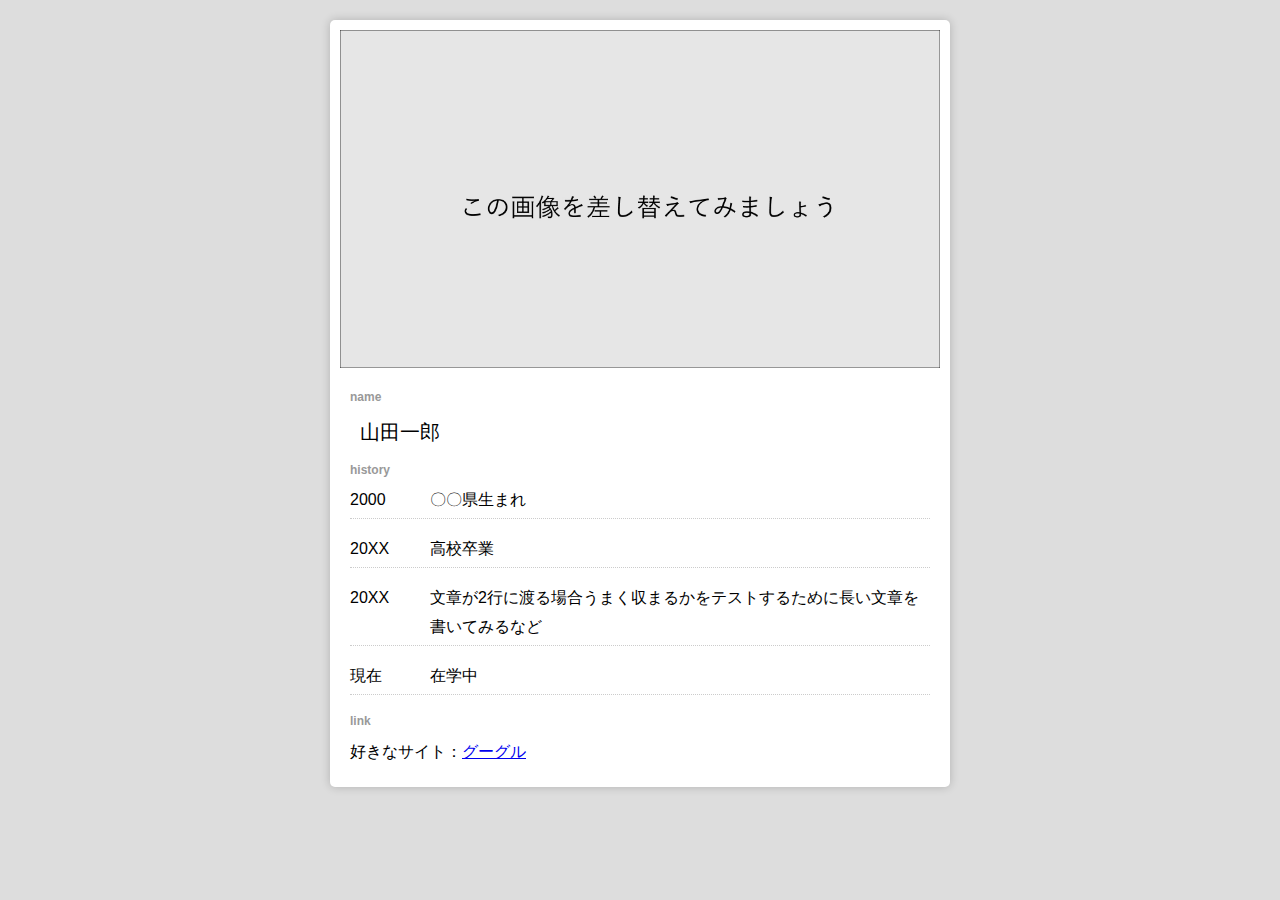
==== index.html @ 3fc8d748 "Initial commit" ====
<!DOCTYPE html>
<html lang="ja">
  <head>
    <meta charset="utf-8">
    <meta name="viewport" content="width=device-width, initial-scale=1.0">
    <meta http-equiv="X-UA-Compatible" content="ie=edge">
    <title>sample CV</title>
    <link rel="stylesheet" href="./style.css">
  </head>

  <body>
    <div class="wrapper">

      <!-- 画像 -->
      <div id="card">
        <img src="./images/card.jpg" alt="カード">
      </div>

      <!-- 個人情報なので注意 -->
      <div class="profile">
        <h2 class="title">name</h2>
        <h1 class="name">山田一郎</h1>

        <h2 class="title">history</h2>
        <ul class="history_list">
          <li><div class="year">2000</div><div class="txt">〇〇県生まれ</div></li>
          <li><div class="year">20XX</div><div class="txt">高校卒業</div></li>
          <li><div class="year">20XX</div><div class="txt">文章が2行に渡る場合うまく収まるかをテストするために長い文章を書いてみるなど</div></li>
          <li><div class="year">現在</div><div>在学中</div></li>
        </ul>

        <h2 class="title">link</h2>
        <div>
          好きなサイト：<a href="https://google.com" target="_blank">グーグル</a>
        </div>

      </div>



    </div>
  </body>

</html>
---- style.css ----
body{
  font-family: "Helvetica Neue",Arial,"Hiragino Kaku Gothic ProN","Hiragino Sans",Meiryo,sans-serif;
  margin: 0;
  padding: 20px;
  background-color: #ddd;
  line-height: 1.8;
}

*{
  margin: 0;
  padding: 0;
  list-style: none;
}


img{
  max-width: 100%;
  height: auto;
}

.wrapper{
  max-width: 600px;
  margin: 0 auto;
  background-color: #fff;
  padding: 10px;
  border-radius: 5px;
  box-shadow: 0 0 10px 0px rgba(0,0,0,0.2);
}

#namecard{
  text-align: center;
}


/* 名前 */
h1.name{
  font-weight: normal;
  font-size: 20px;
  padding-left: 10px;
  margin-bottom: 10px;
}

/* 経歴部分 */
h2.title{
  font-size: 12px;
  color: #999;
  margin-bottom: 5px;
}

.profile{
  padding: 10px;
}

ul.history_list li{
  list-style: none;
  display: flex;
  border-bottom: 1px dotted #ccc;/* 下線の点線 */
  margin-bottom: 1em;
  padding-bottom: 0.2em;
}

ul.history_list li div.txt{
  flex: 1;
}

div.year{
  width: 5em;
}
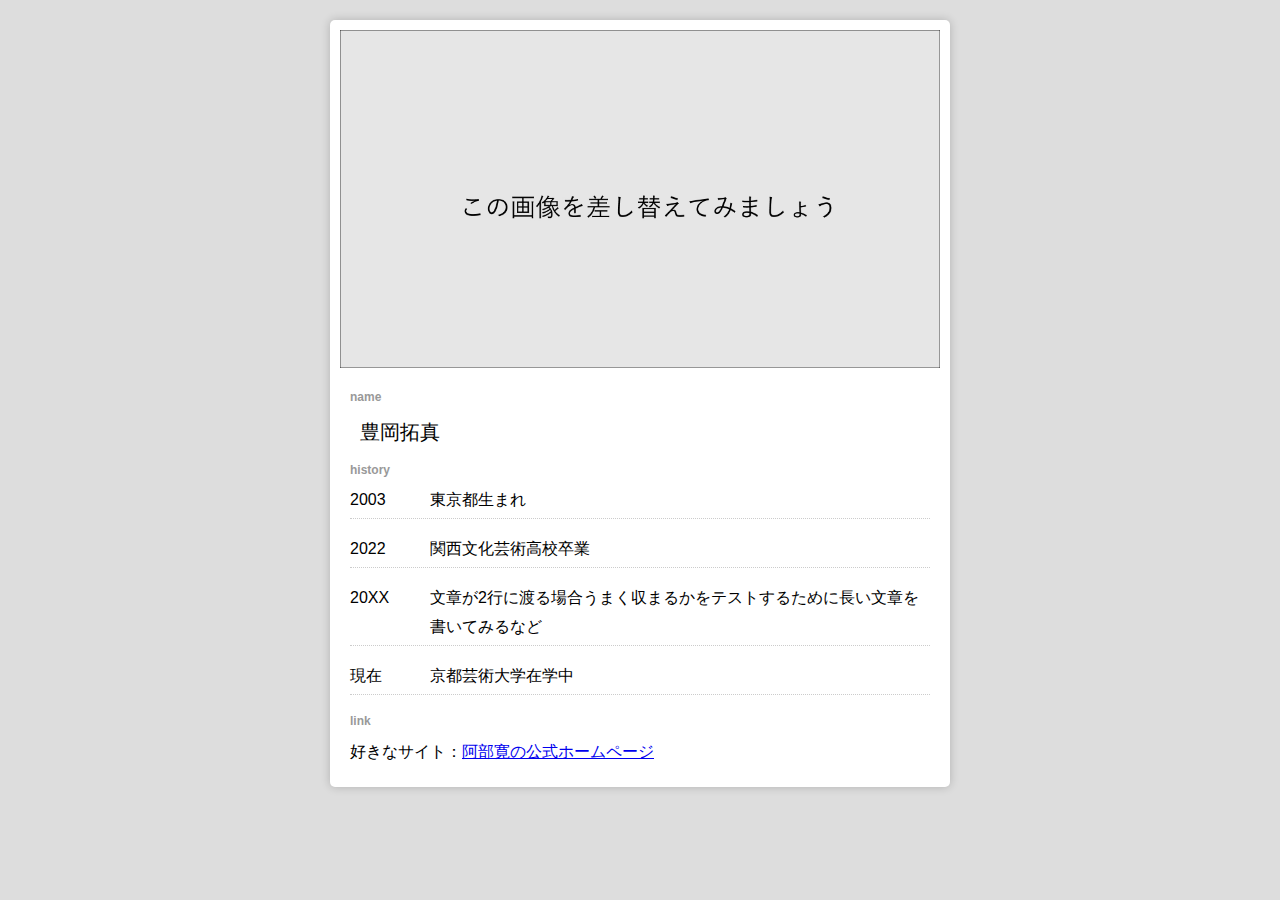
==== commit f96b4491: "Update index.html" ====
--- a/index.html
+++ b/index.html
@@ -19,19 +19,20 @@
       <!-- 個人情報なので注意 -->
       <div class="profile">
         <h2 class="title">name</h2>
-        <h1 class="name">山田一郎</h1>
+        <h1 class="name">豊岡拓真
+        </h1>
 
         <h2 class="title">history</h2>
         <ul class="history_list">
-          <li><div class="year">2000</div><div class="txt">〇〇県生まれ</div></li>
-          <li><div class="year">20XX</div><div class="txt">高校卒業</div></li>
+          <li><div class="year">2003</div><div class="txt">東京都生まれ</div></li>
+          <li><div class="year">2022</div><div class="txt">関西文化芸術高校卒業</div></li>
           <li><div class="year">20XX</div><div class="txt">文章が2行に渡る場合うまく収まるかをテストするために長い文章を書いてみるなど</div></li>
-          <li><div class="year">現在</div><div>在学中</div></li>
+          <li><div class="year">現在</div><div>京都芸術大学在学中</div></li>
         </ul>
 
         <h2 class="title">link</h2>
         <div>
-          好きなサイト：<a href="https://google.com" target="_blank">グーグル</a>
+          好きなサイト：<a href="https://google.com" target="_blank">阿部寛の公式ホームページ</a>
         </div>
 
       </div>
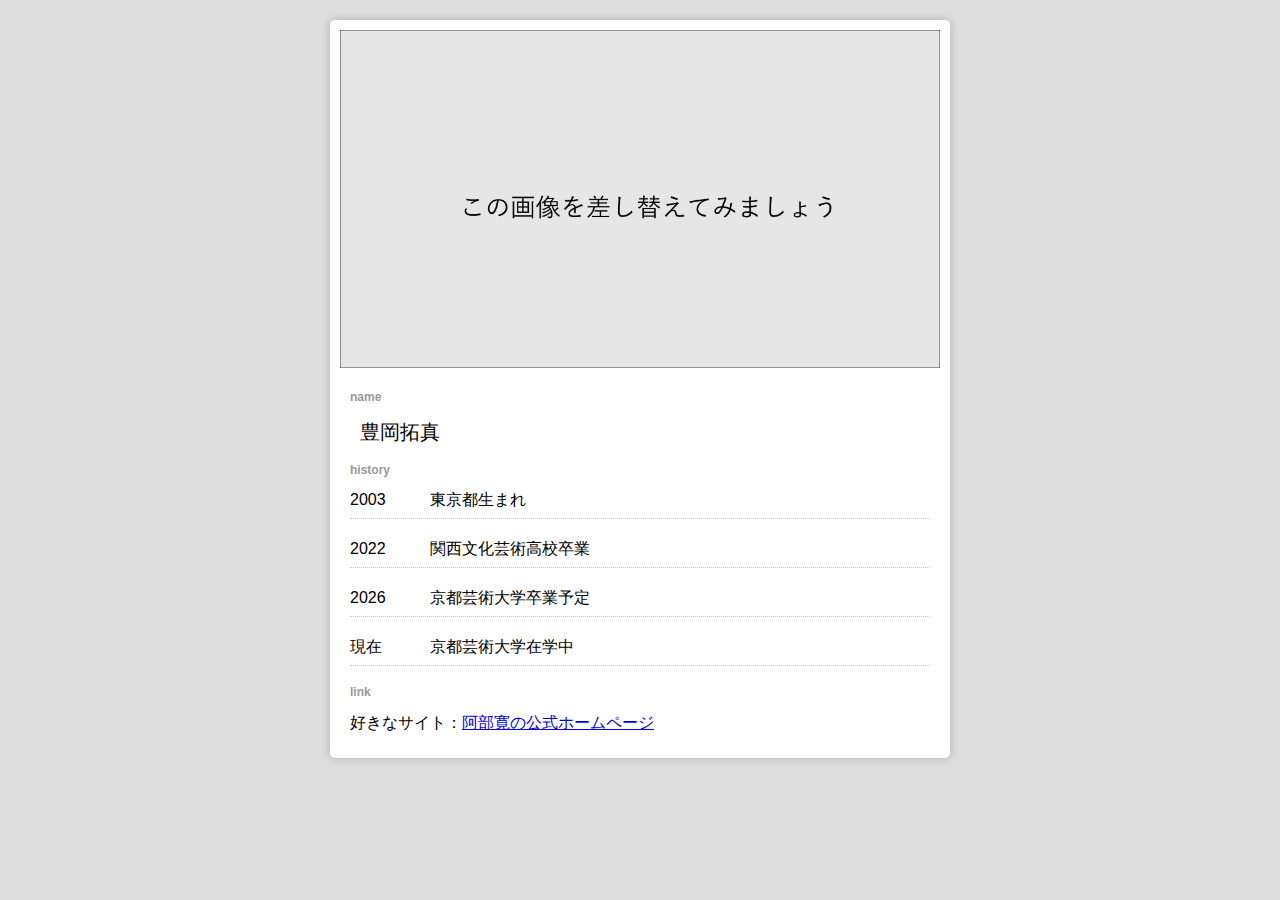
==== commit 85c67aa7: "Update index.html" ====
--- a/index.html
+++ b/index.html
@@ -26,13 +26,13 @@
         <ul class="history_list">
           <li><div class="year">2003</div><div class="txt">東京都生まれ</div></li>
           <li><div class="year">2022</div><div class="txt">関西文化芸術高校卒業</div></li>
-          <li><div class="year">20XX</div><div class="txt">文章が2行に渡る場合うまく収まるかをテストするために長い文章を書いてみるなど</div></li>
+          <li><div class="year">2026</div><div class="txt">京都芸術大学卒業予定</div></li>
           <li><div class="year">現在</div><div>京都芸術大学在学中</div></li>
         </ul>
 
         <h2 class="title">link</h2>
         <div>
-          好きなサイト：<a href="https://google.com" target="_blank">阿部寛の公式ホームページ</a>
+          好きなサイト：<a href="http://abehiroshi.la.coocan.jp/" target="_blank">阿部寛の公式ホームページ</a>
         </div>
 
       </div>
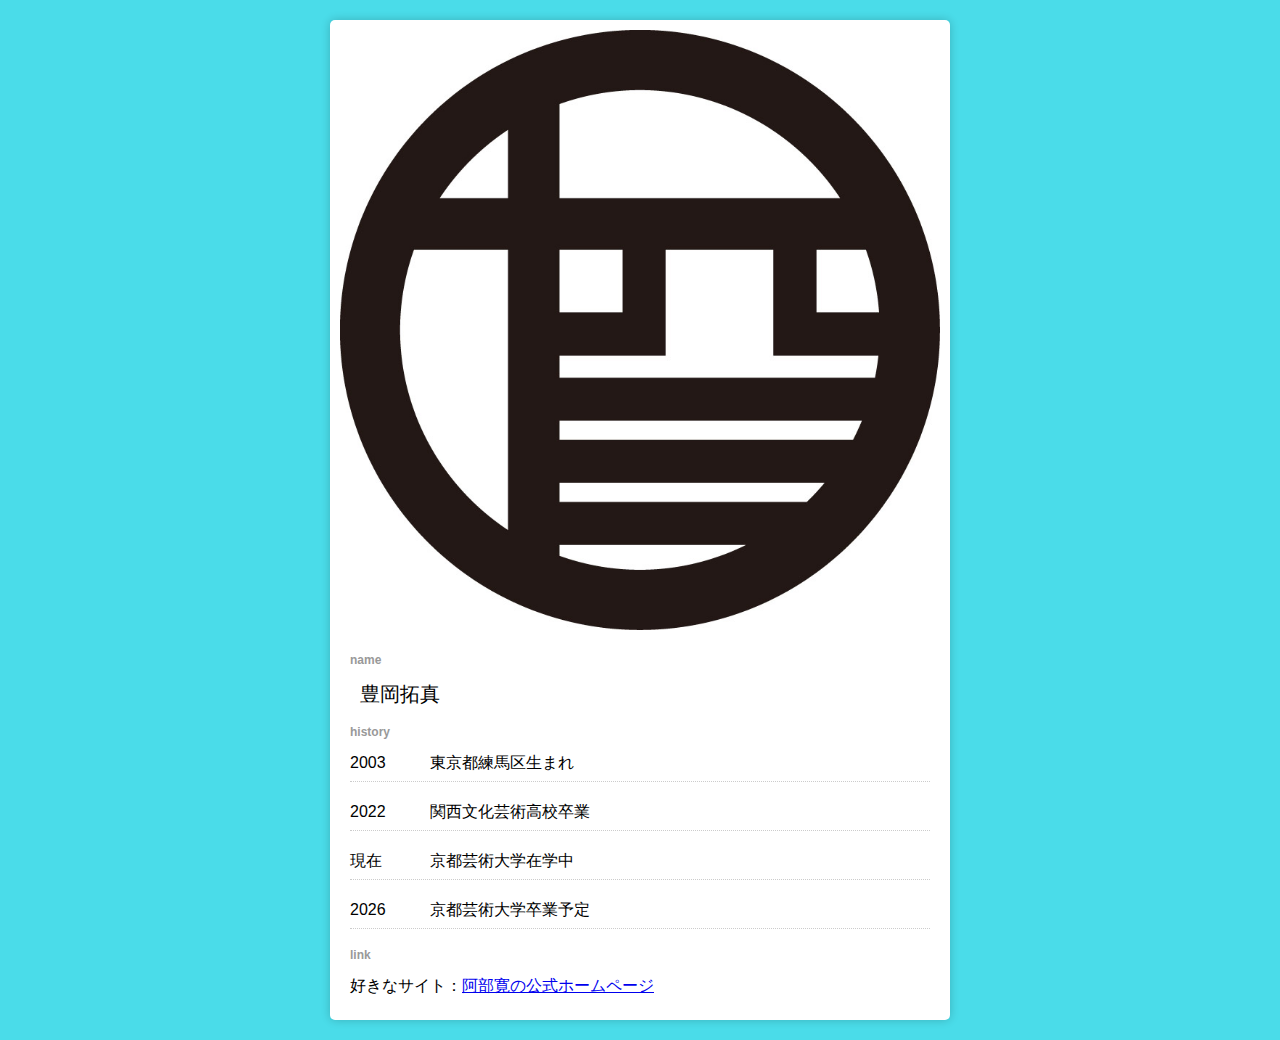
==== commit 43b6f262: "Update index.html" ====
--- a/index.html
+++ b/index.html
@@ -13,7 +13,7 @@
 
       <!-- 画像 -->
       <div id="card">
-        <img src="./images/card.jpg" alt="カード">
+        <img src="toyo-icon-1.jpg" alt="カード">
       </div>
 
       <!-- 個人情報なので注意 -->
@@ -24,10 +24,10 @@
 
         <h2 class="title">history</h2>
         <ul class="history_list">
-          <li><div class="year">2003</div><div class="txt">東京都生まれ</div></li>
+          <li><div class="year">2003</div><div class="txt">東京都練馬区生まれ</div></li>
           <li><div class="year">2022</div><div class="txt">関西文化芸術高校卒業</div></li>
-          <li><div class="year">2026</div><div class="txt">京都芸術大学卒業予定</div></li>
-          <li><div class="year">現在</div><div>京都芸術大学在学中</div></li>
+          <li><div class="year">現在</div><div class="txt">京都芸術大学在学中</div></li>
+          <li><div class="year">2026</div><div>京都芸術大学卒業予定</div></li>
         </ul>
 
         <h2 class="title">link</h2>
--- a/style.css
+++ b/style.css
@@ -2,7 +2,7 @@
   font-family: "Helvetica Neue",Arial,"Hiragino Kaku Gothic ProN","Hiragino Sans",Meiryo,sans-serif;
   margin: 0;
   padding: 20px;
-  background-color: #ddd;
+  background-color: rgb(74, 220, 233);
   line-height: 1.8;
 }
 
